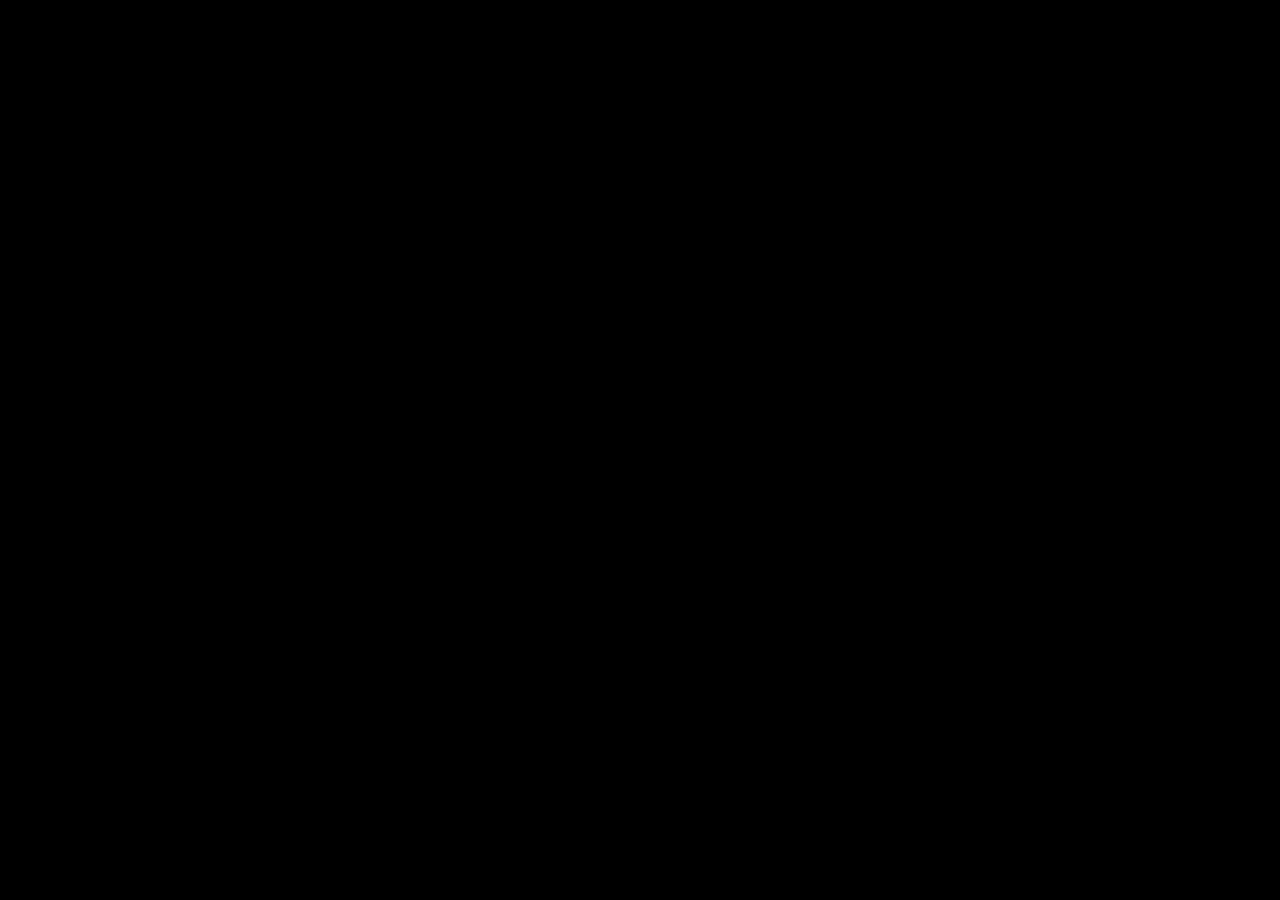
==== SpaceX/index.html @ 94ab081a "fist commit" ====
<!DOCTYPE html>
<html lang="en">
  <head>
    <meta charset="UTF-8" />
    <meta http-equiv="X-UA-Compatible" content="IE=edge" />
    <meta name="viewport" content="width=device-width, initial-scale=1.0" />
    <link rel="stylesheet" href="css/reset.css" />
    <link rel="stylesheet" href="css/header.css" />
    <link rel="stylesheet" href="css/hamburger.css" />
    <link rel="stylesheet" href="css/mission.css" />
    <link rel="stylesheet" href="css/navigation.css" />
    <link rel="stylesheet" href="css/footer.css" />
    <link rel="stylesheet" href="css/navigation.css" />
    <link rel="stylesheet" href="css/responsive.css" />
    <title>SpceX</title>
  </head>
  <body>
	  
  </body>
</html>
---- SpaceX/css/responsive.css ----
/* sm = 600 */
/* md = 900 */
/* lg = 1200 */
/* xl = 1600 */
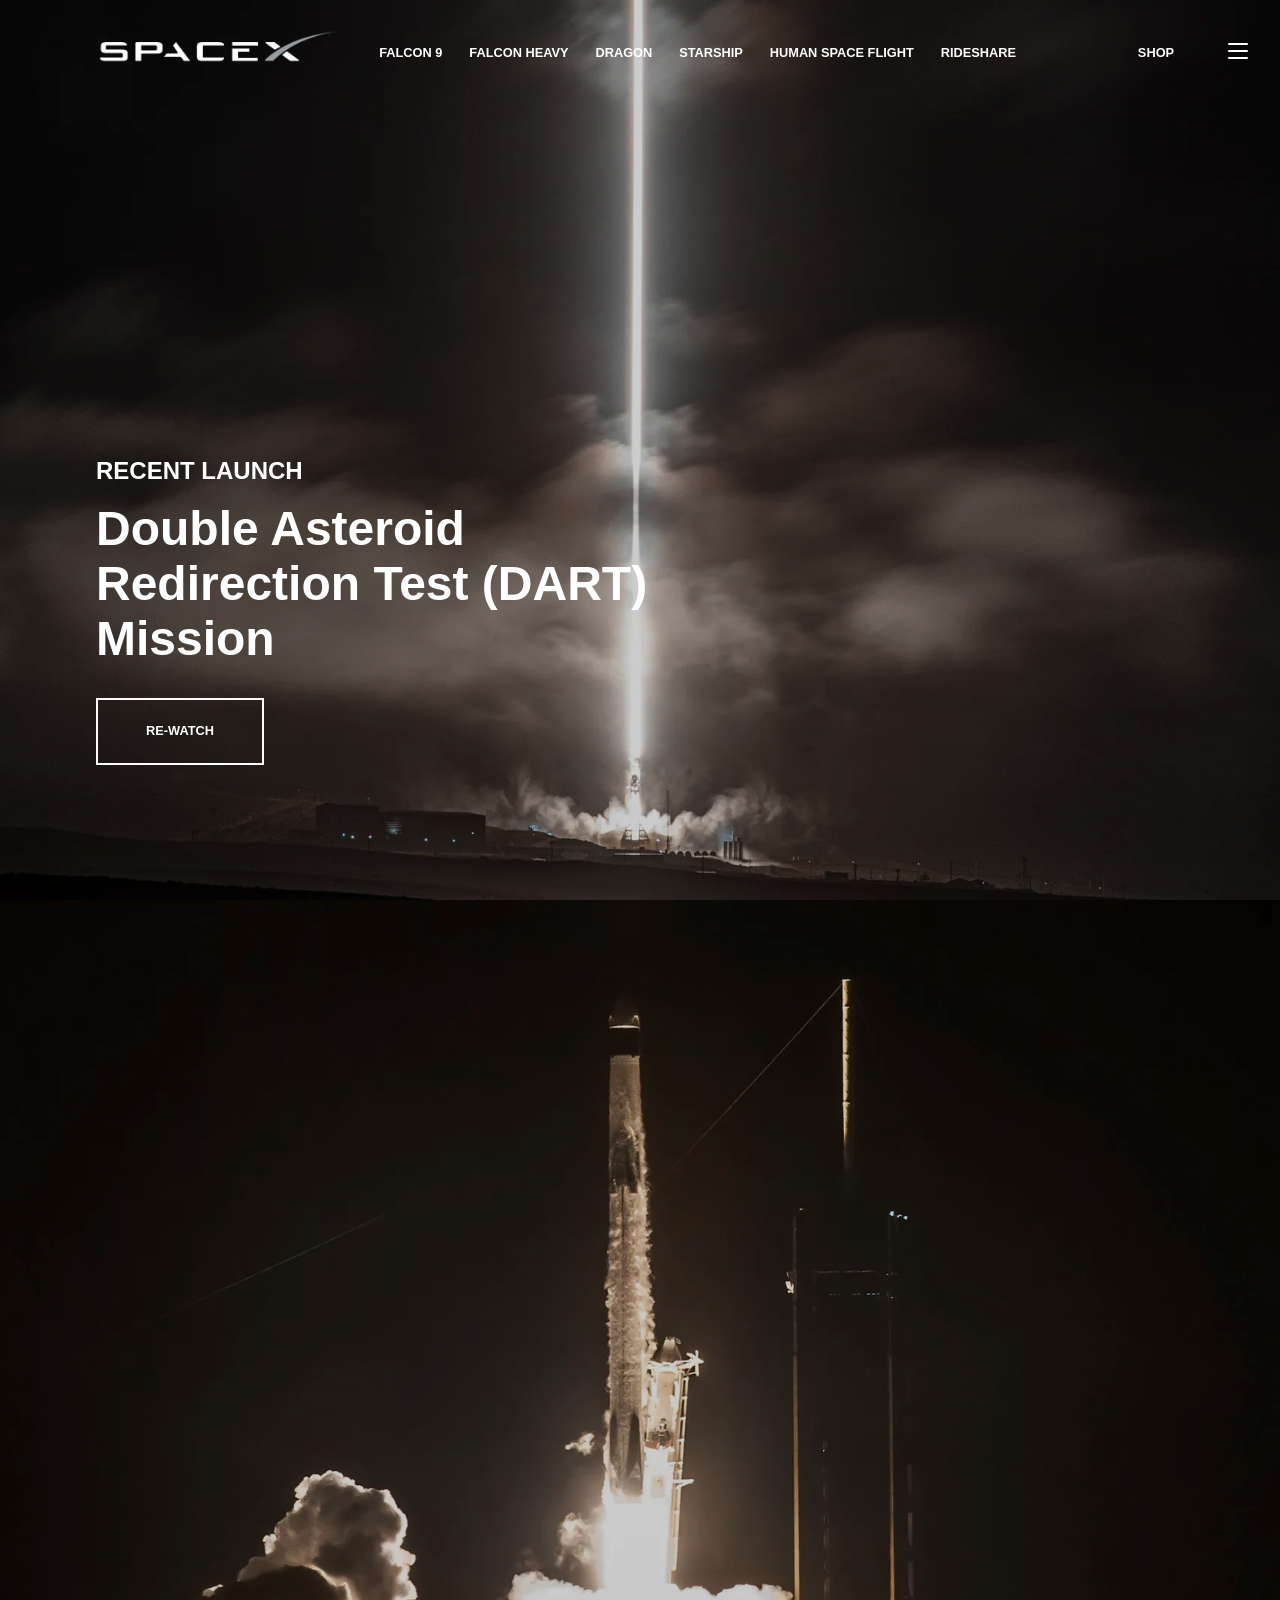
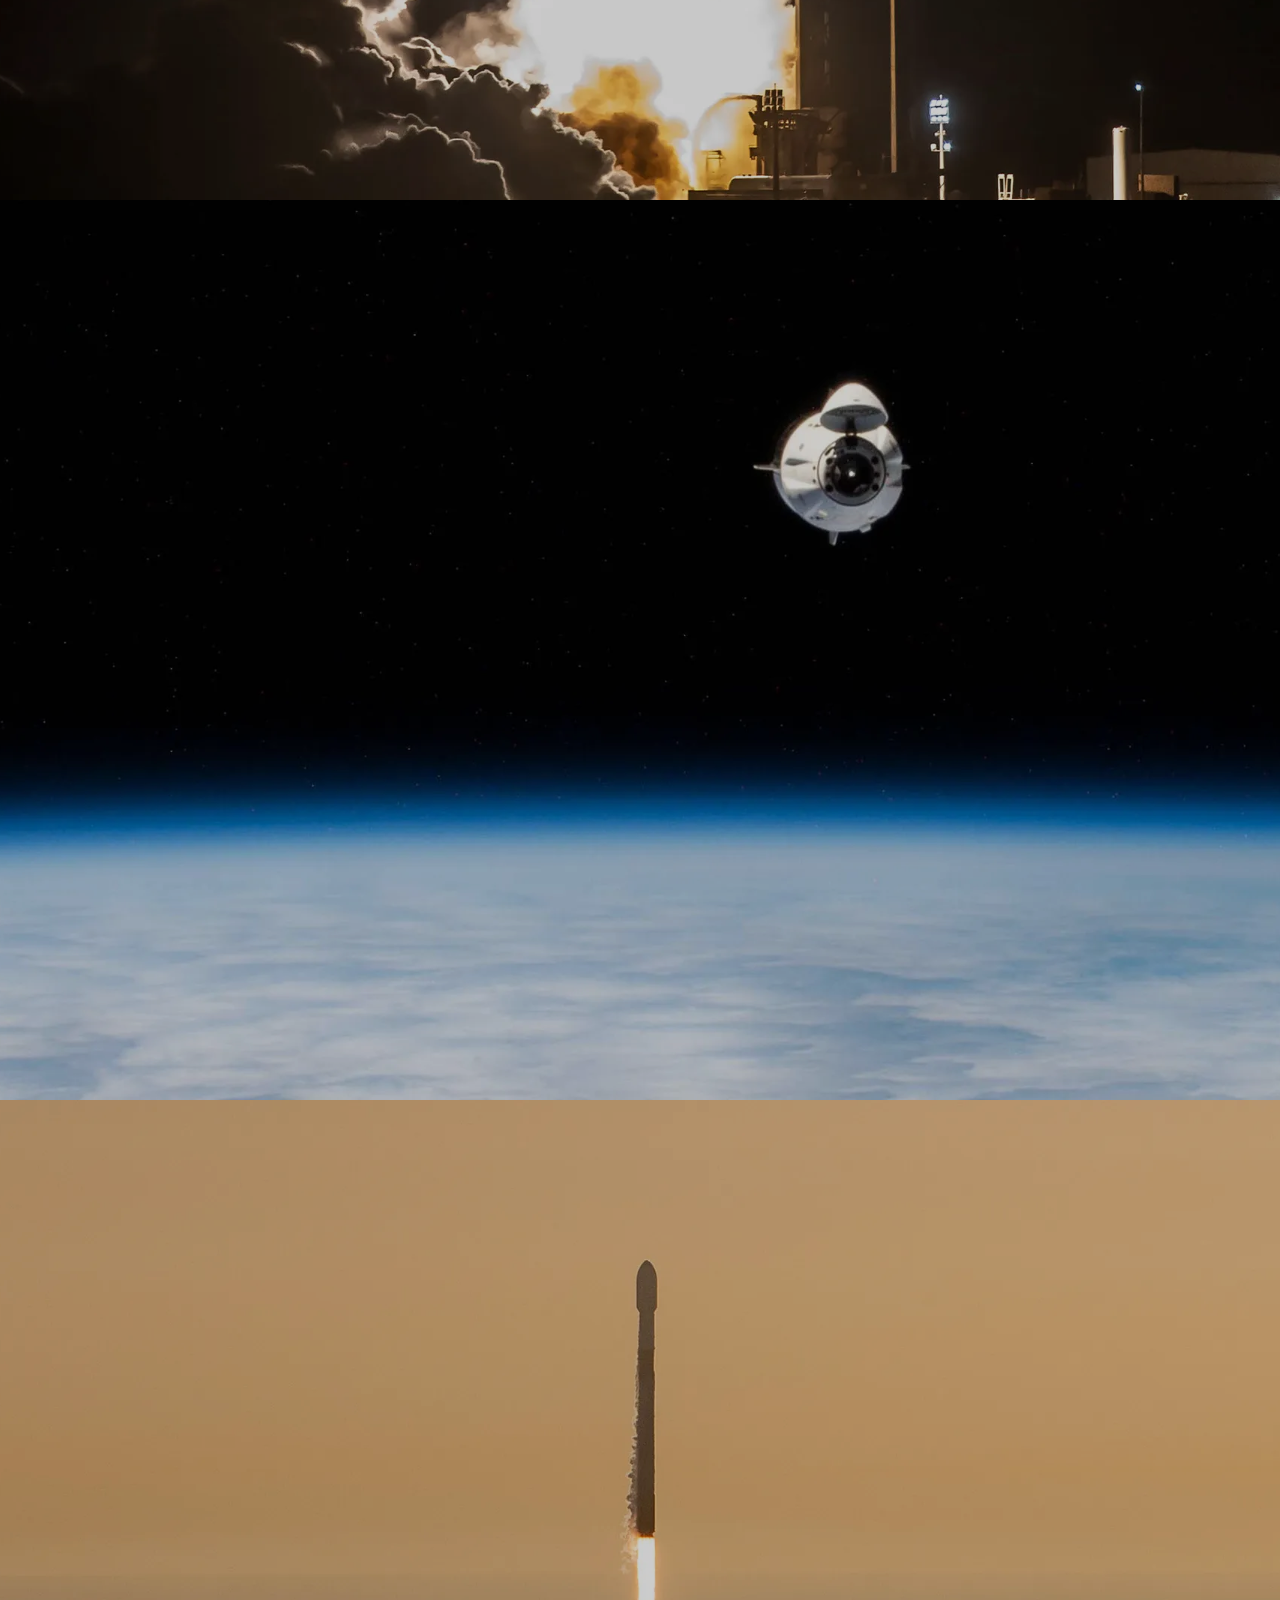
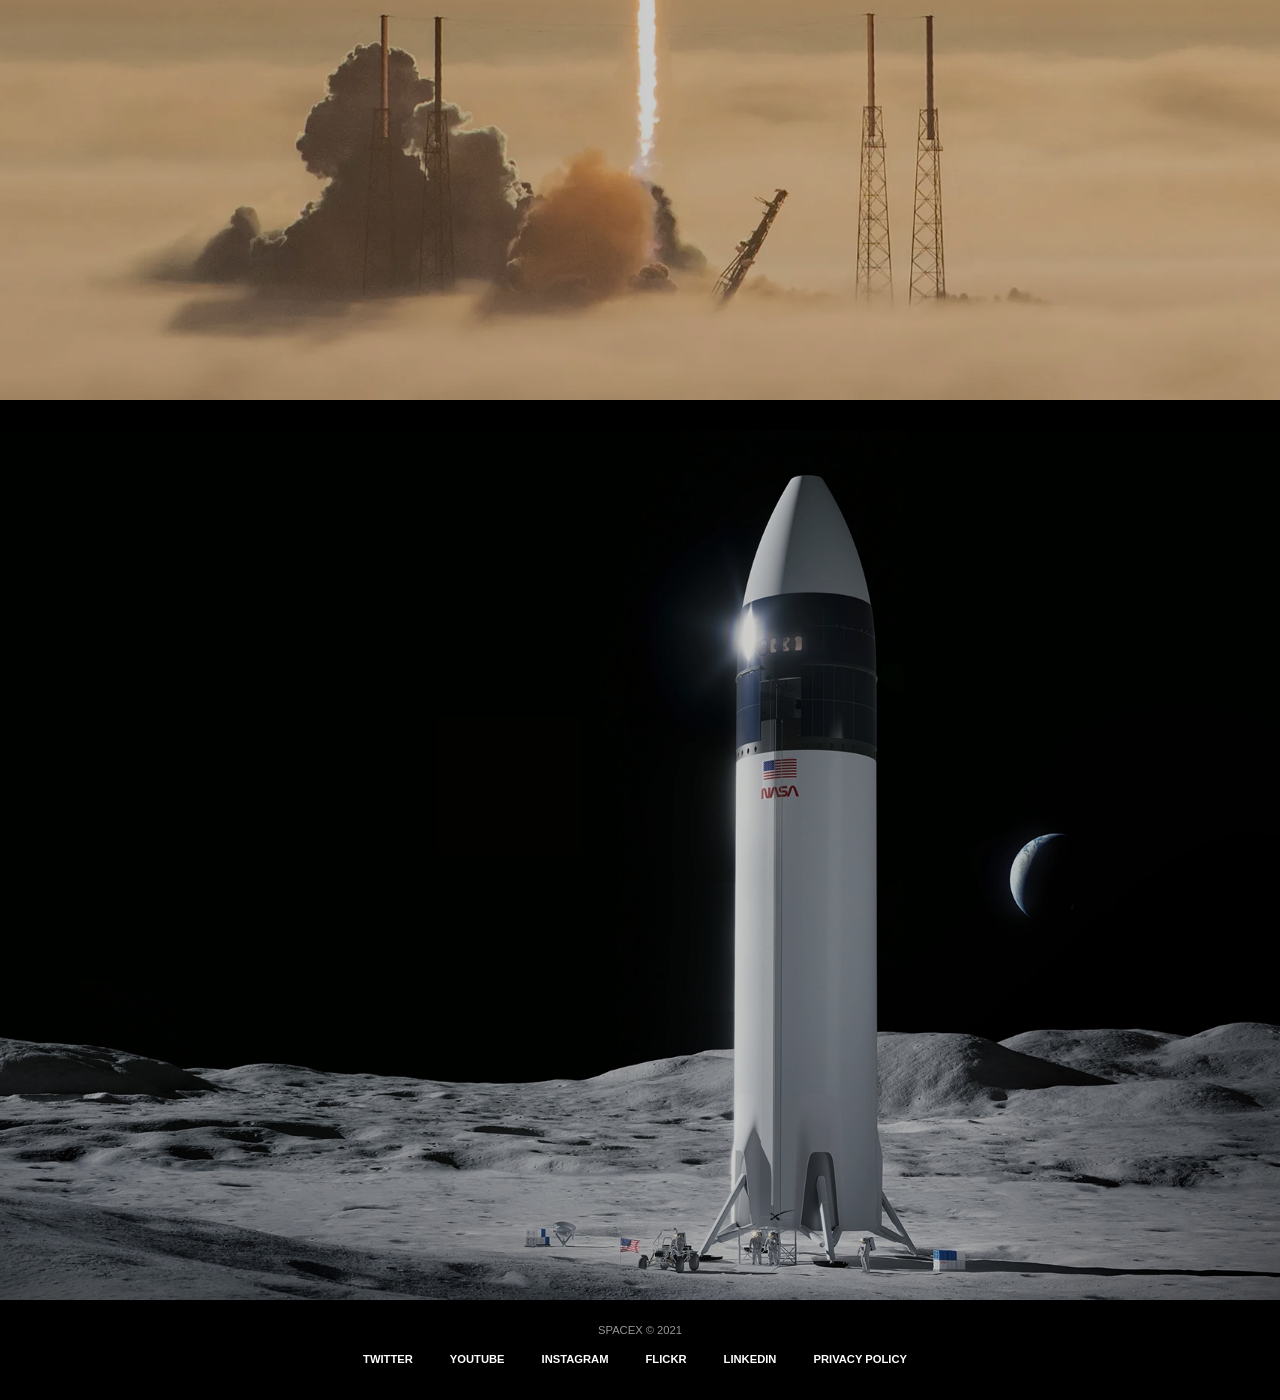
==== commit 35b2cdc9: "commit spacex clone" ====
--- a/SpaceX/index.html
+++ b/SpaceX/index.html
@@ -12,9 +12,165 @@
     <link rel="stylesheet" href="css/footer.css" />
     <link rel="stylesheet" href="css/navigation.css" />
     <link rel="stylesheet" href="css/responsive.css" />
-    <title>SpceX</title>
+    <title>SpaceX</title>
   </head>
   <body>
+    <header class="header show">
+			<div class="background"></div>
+
+			<div class="header_inner">
+				<div class="header_logo">
+					<a href="#">
+						<img src="./media/logos//spacex-logo.png" alt="SpaceX" />
+					</a>
+				</div>
+
+				<nav class="header_navigation">
+					<ul>
+						<li>
+							<a class="nav_link" href="#">Falcon 9</a>
+						</li>
+						<li>
+							<a class="nav_link" href="#">Falcon Heavy</a>
+						</li>
+						<li>
+							<a class="nav_link" href="#">Dragon</a>
+						</li>
+						<li>
+							<a class="nav_link" href="#">STARSHIP</a>
+						</li>
+						<li>
+							<a class="nav_link" href="#">human space flight</a>
+						</li>
+						<li>
+							<a class="nav_link" href="#">rideshare</a>
+						</li>
+					</ul>
+
+					<div class="shop_container">
+						<a class="nav_link" href="#">shop</a>
+					</div>
+				</nav>
+
+				<button class="hamburger hamburger-emphatic" type="button">
+					<span class="hamburger-box">
+						<span class="hamburger-inner"></span>
+					</span>
+				</button>
+			</div>
+		</header>
+
+		<nav class="navigation_menu">
+			<ul>
+				<li><a href="#">Home</a></li>
+				<li><a href="#">About</a></li>
+				<li><a href="#">Launch</a></li>
+				<li><a href="#">mission</a></li>
+				<li><a href="#">History</a></li>
+				<li><a href="#">Press</a></li>
+				<li><a href="#">Careers</a></li>
+				<li><a href="#">Contact</a></li>
+			</ul>
+		</nav>
+
+		<section class="mission_container">
+			<div class="background one"></div>
+
+			<div class="bottom_content">
+				<h4 class="bottom_content_subheader">RECENT LAUNCH</h4>
+
+				<h1 class="bottom_content_header">
+					Double Asteroid Redirection Test (DART) Mission
+				</h1>
+
+				<a class="content_button" href="#">
+					<span class="text">RE-WATCH</span>
+					<div class="hover"></div>
+				</a>
+			</div>
+		</section>
+
+		<section class="mission_container">
+			<div class="background two"></div>
+
+			<div class="bottom_content">
+				<h4 class="bottom_content_subheader">RECENT LAUNCH</h4>
+
+				<h1 class="bottom_content_header">
+					Double Asteroid Redirection Test (DART) Mission
+				</h1>
+
+				<a class="content_button" href="#">
+					<span class="text">RE-WATCH</span>
+					<div class="hover"></div>
+				</a>
+			</div>
+		</section>
+
+		<section class="mission_container">
+			<div class="background three"></div>
+
+			<div class="bottom_content">
+				<h4 class="bottom_content_subheader">RECENT LAUNCH</h4>
+
+				<h1 class="bottom_content_header">
+					Double Asteroid Redirection Test (DART) Mission
+				</h1>
+
+				<a class="content_button" href="#">
+					<span class="text">RE-WATCH</span>
+					<div class="hover"></div>
+				</a>
+			</div>
+		</section>
+
+		<section class="mission_container">
+			<div class="background four"></div>
+
+			<div class="bottom_content">
+				<h4 class="bottom_content_subheader">RECENT LAUNCH</h4>
+
+				<h1 class="bottom_content_header">
+					Double Asteroid Redirection Test (DART) Mission
+				</h1>
+
+				<a class="content_button" href="#">
+					<span class="text">RE-WATCH</span>
+					<div class="hover"></div>
+				</a>
+			</div>
+		</section>
+
+		<section class="mission_container">
+			<div class="background five"></div>
+
+			<div class="bottom_content">
+				<h4 class="bottom_content_subheader">RECENT LAUNCH</h4>
+
+				<h1 class="bottom_content_header">
+					Double Asteroid Redirection Test (DART) Mission
+				</h1>
+
+				<a class="content_button" href="#">
+					<span class="text">RE-WATCH</span>
+					<div class="hover"></div>
+				</a>
+			</div>
+		</section>
+
+		<footer class="footer">
+			<div class="footer_text">SPACEX © 2021</div>
+
+			<ul class="footer_list">
+				<li><a class="footer_list_link" href="#">Twitter</a></li>
+				<li><a class="footer_list_link" href="#">youtube</a></li>
+				<li><a class="footer_list_link" href="#">instagram</a></li>
+				<li><a class="footer_list_link" href="#">flickr</a></li>
+				<li><a class="footer_list_link" href="#">Linkedin</a></li>
+				<li><a class="footer_list_link" href="#">Privacy Policy</a></li>
+			</ul>
+		</footer>
 	  
+    <script src="./js/index.js"></script>
   </body>
 </html>
--- a/SpaceX/css/header.css
+++ b/SpaceX/css/header.css
@@ -0,0 +1,114 @@
+.header {
+	height: 5rem;
+	position: fixed;
+	top: 0;
+	left: 0;
+	width: 100%;
+	z-index: 10;
+	transform: translateY(-100%);
+	transition: transform 0s 0s;
+}
+
+header#hiding .header_inner {
+	transition-delay: 0s;
+}
+
+header#hiding .background {
+	transition-delay: 0.3s;
+}
+
+header#hiding {
+	transition-delay: 0.9s;
+}
+
+.header.show {
+	transform: translateY(0);
+}
+
+.header.show .header_inner {
+	opacity: 1;
+}
+
+.header .background {
+	background: black;
+	position: absolute;
+	top: 0;
+	left: 0;
+	width: 100%;
+	height: 100%;
+	z-index: -1;
+	transform: translateY(-100%);
+	transition: transform 0.5s cubic-bezier(0.19, 1, 0.22, 1) 0.1s;
+}
+
+.header.show.with_background .background {
+	transform: translateY(0);
+}
+
+.header .header_inner {
+	height: 100%;
+	width: 100%;
+	display: flex;
+	opacity: 0;
+	transition: opacity 0.2s 0.6s;
+}
+
+.header_logo {
+	flex-grow: 1;
+	overflow: hidden;
+	margin: auto 0;
+}
+
+.header_logo a {
+	display: block;
+	width: 10rem;
+	margin: 0 auto;
+}
+
+.header_logo a img {
+	height: 100%;
+	width: 100%;
+	object-fit: cover;
+}
+
+.header_navigation {
+	flex-grow: 2;
+	display: none;
+	justify-content: space-between;
+	align-items: center;
+}
+
+.header_navigation ul li {
+	margin: 0 0.7rem;
+	display: inline-block;
+}
+
+.header_navigation .nav_link {
+	font-weight: bold;
+	font-size: 0.8rem;
+	text-transform: uppercase;
+	position: relative;
+}
+
+.header_navigation .shop_container {
+	flex-basis: 5rem;
+	text-align: center;
+}
+
+.header_navigation .nav_link:after {
+	content: '';
+	position: absolute;
+	bottom: 0;
+	left: 0;
+	width: 100%;
+	height: 1px;
+	background: white;
+	transform: scaleX(0);
+	transform-origin: right center;
+	transition: transform 0.6s cubic-bezier(0.19, 1, 0.22, 1);
+}
+
+.header_navigation .nav_link:hover:after {
+	transform: scaleX(1);
+	transform-origin: left center;
+}
--- a/SpaceX/css/hamburger.css
+++ b/SpaceX/css/hamburger.css
@@ -0,0 +1,107 @@
+ .hamburger {
+	display: grid;
+	place-items: center;
+	cursor: pointer;
+	transition-property: opacity, filter;
+	transition-duration: 0.15s;
+	transition-timing-function: linear;
+	font: inherit;
+	color: inherit;
+	text-transform: none;
+	background-color: transparent;
+	border: 0;
+	margin: 0 2rem;
+	overflow: visible;
+}
+
+.hamburger:focus {
+	outline: none;
+}
+
+.hamburger:hover {
+	opacity: 0.7;
+}
+.hamburger.is-active:hover {
+	opacity: 0.7;
+}
+.hamburger.is-active .hamburger-inner,
+.hamburger.is-active .hamburger-inner::before,
+.hamburger.is-active .hamburger-inner::after {
+	background-color: white;
+}
+
+.hamburger-box {
+	width: 20px;
+	height: 20px;
+	display: inline-block;
+	position: relative;
+}
+
+.hamburger-inner {
+	display: block;
+	top: 50%;
+	margin-top: -2px;
+}
+.hamburger-inner,
+.hamburger-inner::before,
+.hamburger-inner::after {
+	width: 100%;
+	height: 2px;
+	background-color: white;
+	border-radius: 4px;
+	position: absolute;
+	transition-property: transform;
+	transition-duration: 0.15s;
+	transition-timing-function: ease;
+}
+.hamburger-inner::before,
+.hamburger-inner::after {
+	content: '';
+	display: block;
+}
+.hamburger-inner::before {
+	top: -7px;
+}
+.hamburger-inner::after {
+	bottom: -7px;
+}
+
+/*
+   * Emphatic
+   */
+.hamburger-emphatic {
+	overflow: hidden;
+}
+.hamburger-emphatic .hamburger-inner {
+	transition: background-color 0.125s 0.175s ease-in;
+}
+.hamburger-emphatic .hamburger-inner::before {
+	left: 0;
+	transition: transform 0.125s cubic-bezier(0.6, 0.04, 0.98, 0.335),
+		top 0.05s 0.125s linear, left 0.125s 0.175s ease-in;
+}
+.hamburger-emphatic .hamburger-inner::after {
+	top: 7px;
+	right: 0;
+	transition: transform 0.125s cubic-bezier(0.6, 0.04, 0.98, 0.335),
+		top 0.05s 0.125s linear, right 0.125s 0.175s ease-in;
+}
+.hamburger-emphatic.is-active .hamburger-inner {
+	transition-delay: 0s;
+	transition-timing-function: ease-out;
+	background-color: transparent !important;
+}
+.hamburger-emphatic.is-active .hamburger-inner::before {
+	left: -80px;
+	top: -80px;
+	transform: translate3d(80px, 80px, 0) rotate(45deg);
+	transition: left 0.125s ease-out, top 0.05s 0.125s linear,
+		transform 0.125s 0.175s cubic-bezier(0.075, 0.82, 0.165, 1);
+}
+.hamburger-emphatic.is-active .hamburger-inner::after {
+	right: -80px;
+	top: -80px;
+	transform: translate3d(-80px, 80px, 0) rotate(-45deg);
+	transition: right 0.125s ease-out, top 0.05s 0.125s linear,
+		transform 0.125s 0.175s cubic-bezier(0.075, 0.82, 0.165, 1);
+}
--- a/SpaceX/css/mission.css
+++ b/SpaceX/css/mission.css
@@ -0,0 +1,109 @@
+.mission_container {
+	height: 100vh;
+	position: relative;
+}
+
+.mission_container .background {
+	height: 100%;
+	background-repeat: no-repeat;
+	background-size: cover;
+	background-position: center;
+}
+
+.mission_container .background:after {
+	content: '';
+	position: absolute;
+	top: 0;
+	left: 0;
+	width: 100%;
+	height: 100%;
+	background-color: rgba(0, 0, 0, 0.2);
+}
+
+.mission_container .background.one {
+	background-image: url(../media/1.webp);
+}
+
+.mission_container .background.two {
+	background-image: url(../media/2.webp);
+}
+
+.mission_container .background.three {
+	background-image: url(../media/3.webp);
+}
+
+.mission_container .background.four {
+	background-image: url(../media/4.webp);
+}
+
+.mission_container .background.five {
+	background-image: url(../media/5.webp);
+	background-position: 65% center;
+}
+
+.mission_container .bottom_content {
+	position: absolute;
+	bottom: 10%;
+	left: 1.5rem;
+	width: 90%;
+	max-width: 500px;
+	overflow: hidden;
+	opacity: 0;
+	transform: translateY(-100%);
+	transition: opacity 1s, transform 1s;
+}
+
+.mission_container .bottom_content .bottom_content_header {
+	font-size: 2rem;
+	text-align: left;
+	margin: 0 0 1rem auto;
+	font-weight: 600;
+}
+
+.mission_container .bottom_content .bottom_content_subheader {
+	font-size: 1rem;
+}
+
+.mission_container .bottom_content .content_button {
+	border: 2px solid white;
+	display: inline-block;
+	position: relative;
+	z-index: 2;
+	margin-top: 1rem;
+}
+
+.mission_container .bottom_content .content_button .text {
+	font-weight: bold;
+	font-size: 0.8rem;
+	display: inline-block;
+	text-transform: uppercase;
+	padding: 1.2rem 2.5rem;
+	transition: color 0.5s cubic-bezier(0.19, 1, 0.22, 1);
+}
+
+.mission_container .bottom_content .content_button .hover {
+	position: absolute;
+	top: 0;
+	left: 0;
+	background: white;
+	height: 100%;
+	width: 100%;
+	z-index: -1;
+	transform: scale3d(1, 0, 1);
+	transform-origin: top center;
+	transition: transform 0.6s cubic-bezier(0.19, 1, 0.22, 1);
+}
+
+.mission_container .bottom_content .content_button:hover .hover {
+	transform: scale3d(1, 1, 1);
+	transform-origin: bottom center;
+}
+
+.mission_container .bottom_content .content_button:hover .text {
+	color: black;
+}
+
+.mission_container.on_screen .bottom_content {
+	opacity: 1;
+	transform: translateY(0);
+}
--- a/SpaceX/css/navigation.css
+++ b/SpaceX/css/navigation.css
@@ -0,0 +1,48 @@
+.navigation_menu {
+	position: fixed;
+	top: 0;
+	right: 0;
+	background: black;
+	z-index: 5;
+	width: 80%;
+	max-width: 20rem;
+	height: 100%;
+	transform: translateX(100%);
+	transition: all 0.5s ease-in-out;
+}
+
+.navigation_menu ul {
+	width: 80%;
+	margin: 0 auto;
+	margin-top: 8rem;
+	text-align: right;
+}
+
+.navigation_menu ul li {
+	transform: translateY(100%);
+	transition: all 1s 0.6s;
+	opacity: 0;
+}
+
+.navigation_menu ul li a {
+	display: block;
+	font-size: 1rem;
+	line-height: 40px;
+	font-weight: 500;
+	text-transform: uppercase;
+	border-bottom: 1pt solid #252525;
+	transition: color 0.4s cubic-bezier(0.25, 1, 0.25, 1);
+}
+
+.navigation_menu ul li a:hover {
+	color: #8b939b;
+}
+
+.navigation_menu.open {
+	transform: translateX(0);
+}
+
+.navigation_menu.open ul li {
+	opacity: 1;
+	transform: translateY(0);
+}
--- a/SpaceX/css/footer.css
+++ b/SpaceX/css/footer.css
@@ -0,0 +1,36 @@
+.footer {
+	position: relative;
+	margin: 0 auto;
+	text-align: center;
+	text-transform: uppercase;
+	font-size: 0.7rem;
+	font-weight: 400;
+	padding: 1.5rem 0;
+}
+
+.footer_text {
+	color: #979797;
+}
+
+.footer_list {
+	display: flex;
+	flex-wrap: wrap;
+	justify-content: space-evenly;
+	align-items: center;
+	padding: 0 1rem;
+	padding-top: 1rem;
+	margin: 0 auto;
+}
+
+.footer_list li {
+	margin: 0 10px 10px 0;
+}
+
+.footer_list_link {
+	font-weight: 600;
+	transition: color 1s cubic-bezier(0.25, 1, 0.25, 1);
+}
+
+.footer_list_link:hover {
+	color: #8b939b;
+}
--- a/SpaceX/css/navigation.css
+++ b/SpaceX/css/navigation.css
@@ -0,0 +1,48 @@
+.navigation_menu {
+	position: fixed;
+	top: 0;
+	right: 0;
+	background: black;
+	z-index: 5;
+	width: 80%;
+	max-width: 20rem;
+	height: 100%;
+	transform: translateX(100%);
+	transition: all 0.5s ease-in-out;
+}
+
+.navigation_menu ul {
+	width: 80%;
+	margin: 0 auto;
+	margin-top: 8rem;
+	text-align: right;
+}
+
+.navigation_menu ul li {
+	transform: translateY(100%);
+	transition: all 1s 0.6s;
+	opacity: 0;
+}
+
+.navigation_menu ul li a {
+	display: block;
+	font-size: 1rem;
+	line-height: 40px;
+	font-weight: 500;
+	text-transform: uppercase;
+	border-bottom: 1pt solid #252525;
+	transition: color 0.4s cubic-bezier(0.25, 1, 0.25, 1);
+}
+
+.navigation_menu ul li a:hover {
+	color: #8b939b;
+}
+
+.navigation_menu.open {
+	transform: translateX(0);
+}
+
+.navigation_menu.open ul li {
+	opacity: 1;
+	transform: translateY(0);
+}
--- a/SpaceX/css/responsive.css
+++ b/SpaceX/css/responsive.css
@@ -1,6 +1,88 @@
-/* sm = 600 */
-/* md = 900 */
-/* lg = 1200 */
-/* xl = 1600 */
+@media screen and (min-width: 600px) {
+	.mission_container .bottom_content {
+		bottom: 15%;
+		left: 3rem;
+	}
 
+	.header .header_logo a {
+		width: 13rem;
+	}
 
+	.footer .footer_list {
+		width: 90%;
+	}
+}
+
+@media screen and (min-width: 900px) {
+	.mission_container .bottom_content {
+		left: 4rem;
+		max-width: 600px;
+	}
+
+	.mission_container .bottom_content .bottom_content_header {
+		font-size: 2.5rem;
+		margin: 1rem 0;
+	}
+
+	.mission_container .bottom_content .bottom_content_subheader {
+		font-size: 1.5rem;
+	}
+
+	.footer .footer_list {
+		width: 60%;
+	}
+}
+
+@media screen and (min-width: 1200px) {
+	.header_navigation {
+		display: flex;
+	}
+
+	.mission_container .bottom_content {
+		left: 6rem;
+	}
+
+	.mission_container .bottom_content .bottom_content_header {
+		font-size: 3rem;
+	}
+
+	.mission_container .bottom_content .content_button .text {
+		padding: 1.5rem 3rem;
+	}
+
+	.header {
+		height: 6.5rem;
+	}
+
+	.header .header_logo {
+		flex-grow: 0;
+		margin-left: 6rem;
+		margin-right: 2rem;
+	}
+
+	.header .header_logo a {
+		width: 15rem;
+	}
+
+	.navigation_menu {
+		max-width: 30rem;
+	}
+
+	.footer .footer_list {
+		width: 50%;
+	}
+}
+
+@media screen and (min-width: 1600px) {
+	.mission_container .bottom_content {
+		left: 15rem;
+	}
+
+	.header .header_logo {
+		margin-left: 15rem;
+	}
+
+	.footer .footer_list {
+		width: 40%;
+	}
+}
